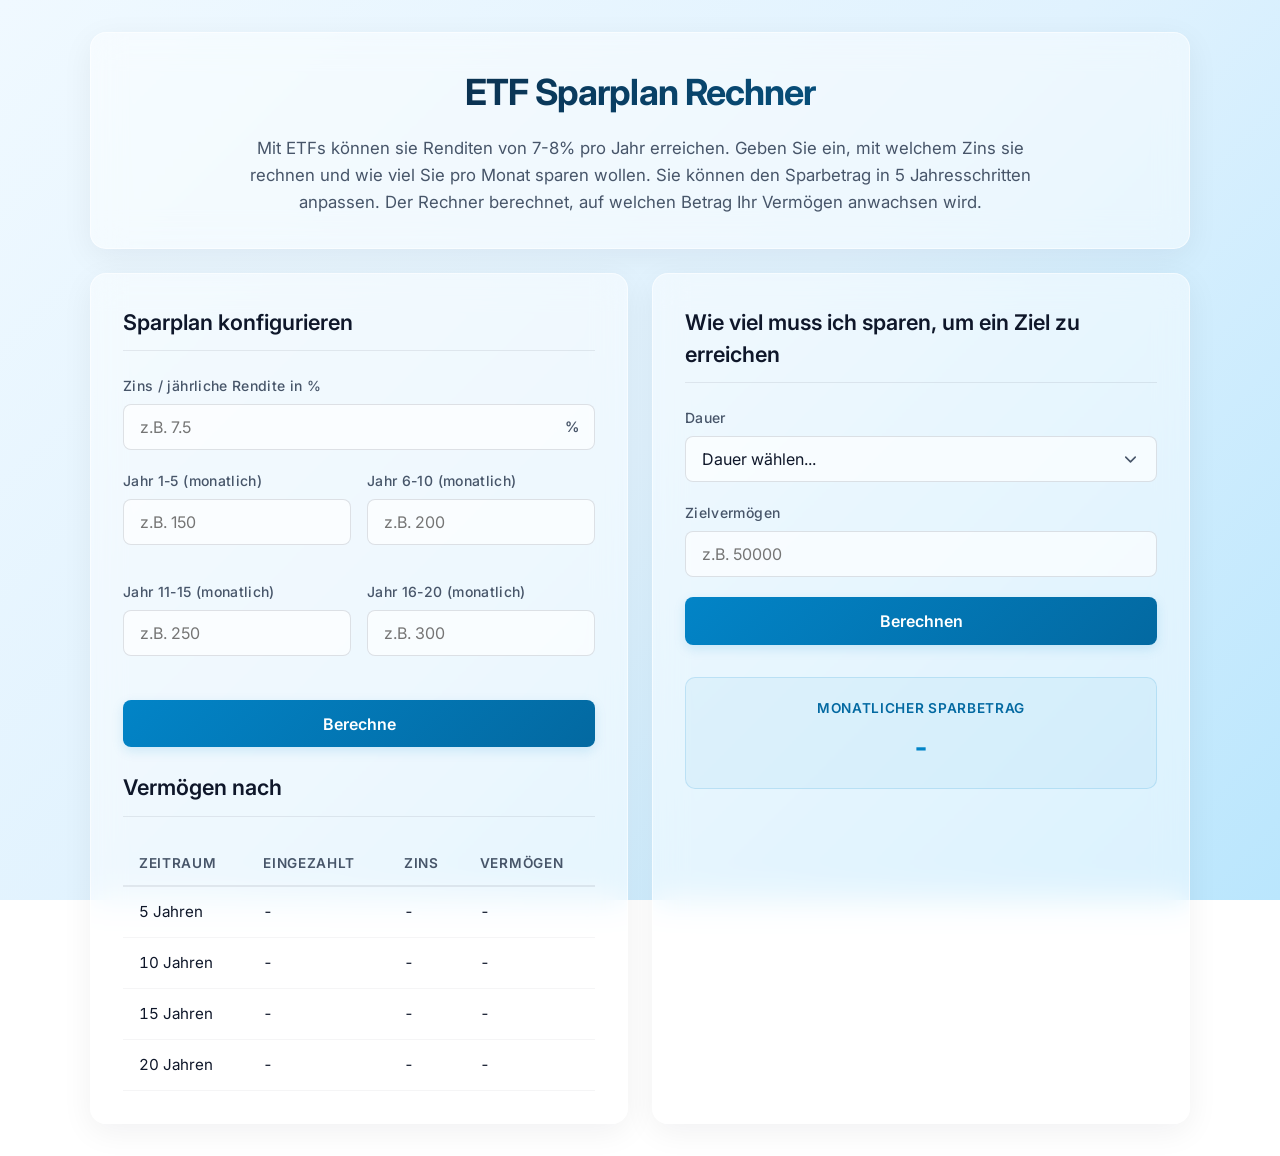
==== index.html @ bc811ad3 "Add files via upload" ====
<!DOCTYPE html>
<html lang="de">
<head>
  <meta charset="UTF-8">
  <meta name="viewport" content="width=device-width, initial-scale=1.0">
  <title>ETF Sparplan Rechner - Berechnen Sie Ihr Vermögen</title>
  <meta name="description" content="Berechnen Sie den Zinseszins-Effekt Ihres ETF-Sparplans mit flexiblen Raten in 5-Jahresschritten oder berechnen Sie die nötige Sparrate für Ihr finanzielles Ziel.">
  <link rel="stylesheet" href="style.css?v=1.3">
  <script src="script.js" defer></script>
</head>
<body>

  <div class="app-container">
    
    <!-- Titelbox & Beschreibung -->
    <header class="glass-box header-box" id="header-box">
      <h1 id="main-title">ETF Sparplan Rechner</h1>
      <p id="description-text">
        Mit ETFs können sie Renditen von 7-8% pro Jahr erreichen. Geben Sie ein, mit welchem Zins sie rechnen und wie viel Sie pro Monat sparen wollen. Sie können den Sparbetrag in 5 Jahresschritten anpassen. Der Rechner berechnet, auf welchen Betrag Ihr Vermögen anwachsen wird.
      </p>
    </header>

    <!-- Main Content Area: Two columns -->
    <main class="calculator-grid">
      
      <!-- Left Box: Savings Accumulation Calculator -->
      <section class="glass-box" id="savings-calculator-section">
        <h2 class="section-title" id="savings-title">Sparplan konfigurieren</h2>
        
        <form id="savings-form">
          <div class="form-group">
            <label for="zins">Zins / jährliche Rendite in %</label>
            <div class="input-wrapper">
              <input type="number" id="zins" class="form-control" placeholder="z.B. 7.5" step="0.1" min="0" max="100" required>
              <span class="input-suffix">%</span>
            </div>
          </div>
          
          <div class="years-grid">
            <div class="form-group">
              <label for="sparbetrag-1-5">Jahr 1-5 (monatlich)</label>
              <div class="input-wrapper">
                <input type="number" id="sparbetrag-1-5" class="form-control" placeholder="z.B. 150" min="0" required>
              </div>
            </div>
            
            <div class="form-group">
              <label for="sparbetrag-6-10">Jahr 6-10 (monatlich)</label>
              <div class="input-wrapper">
                <input type="number" id="sparbetrag-6-10" class="form-control" placeholder="z.B. 200" min="0" required>
              </div>
            </div>
            
            <div class="form-group">
              <label for="sparbetrag-11-15">Jahr 11-15 (monatlich)</label>
              <div class="input-wrapper">
                <input type="number" id="sparbetrag-11-15" class="form-control" placeholder="z.B. 250" min="0" required>
              </div>
            </div>
            
            <div class="form-group">
              <label for="sparbetrag-16-20">Jahr 16-20 (monatlich)</label>
              <div class="input-wrapper">
                <input type="number" id="sparbetrag-16-20" class="form-control" placeholder="z.B. 300" min="0" required>
              </div>
            </div>
          </div>
          
          <button type="submit" id="btn-berechne-sparplan" class="btn-calculate">Berechne</button>
        </form>
        
        <!-- Results Table -->
        <div class="results-box" id="results-table-box">
          <h3 class="section-title" id="results-table-title">Vermögen nach</h3>
          <table class="results-table" id="results-table">
            <thead>
              <tr>
                <th>Zeitraum</th>
                <th>Eingezahlt</th>
                <th>Zins</th>
                <th>Vermögen</th>
              </tr>
            </thead>
            <tbody>
              <tr>
                <td>5 Jahren</td>
                <td id="eingezahlt-5">-</td>
                <td id="zins-5">-</td>
                <td id="vermoegen-5">-</td>
              </tr>
              <tr>
                <td>10 Jahren</td>
                <td id="eingezahlt-10">-</td>
                <td id="zins-10">-</td>
                <td id="vermoegen-10">-</td>
              </tr>
              <tr>
                <td>15 Jahren</td>
                <td id="eingezahlt-15">-</td>
                <td id="zins-15">-</td>
                <td id="vermoegen-15">-</td>
              </tr>
              <tr>
                <td>20 Jahren</td>
                <td id="eingezahlt-20">-</td>
                <td id="zins-20">-</td>
                <td id="vermoegen-20">-</td>
              </tr>
            </tbody>
          </table>
        </div>
      </section>

      <!-- Right Box: Target Goal Savings Calculator -->
      <section class="glass-box" id="target-calculator-section">
        <h2 class="section-title" id="target-title">Wie viel muss ich sparen, um ein Ziel zu erreichen</h2>
        
        <form id="target-form">
          <div class="form-group">
            <label for="ziel-dauer">Dauer</label>
            <select id="ziel-dauer" class="form-control" required>
              <option value="" disabled selected>Dauer wählen...</option>
              <option value="5">5 Jahre</option>
              <option value="10">10 Jahre</option>
              <option value="15">15 Jahre</option>
              <option value="20">20 Jahre</option>
            </select>
          </div>
          
          <div class="form-group">
            <label for="zielvermoegen">Zielvermögen</label>
            <div class="input-wrapper">
              <input type="number" id="zielvermoegen" class="form-control" placeholder="z.B. 50000" min="0" required>
            </div>
          </div>
          
          <button type="submit" id="btn-berechne-ziel" class="btn-calculate">Berechnen</button>
        </form>
        
        <!-- Result Display Card -->
        <div class="target-result-card" id="target-result-card">
          <div class="target-result-label">Monatlicher Sparbetrag</div>
          <div class="target-result-value" id="ziel-sparbetrag-result">-</div>
        </div>
      </section>
      
    </main>

  </div>

</body>
</html>
---- style.css ----
/* Import Inter font from Google Fonts */
@import url('https://fonts.googleapis.com/css2?family=Inter:wght@300;400;500;600;700&display=swap');

/* CSS Variables for light glassmorphism design system */
:root {
  --font-sans: 'Inter', system-ui, -apple-system, BlinkMacSystemFont, "Segoe UI", Roboto, sans-serif;
  --glass-bg: rgba(255, 255, 255, 0.45);
  --glass-border: rgba(255, 255, 255, 0.55);
  --glass-blur: 16px;
  --glass-shadow: 0 8px 32px 0 rgba(15, 23, 42, 0.06);
  
  --primary-gradient: linear-gradient(135deg, #0284c7, #0369a1);
  --primary-hover-gradient: linear-gradient(135deg, #0ea5e9, #0284c7);
  --text-main: #0f172a;
  --text-muted: #475569;
  --input-bg: rgba(255, 255, 255, 0.65);
  --input-border: rgba(15, 23, 42, 0.12);
  --input-focus-border: #0284c7;
  
  --transition-smooth: all 0.3s cubic-bezier(0.4, 0, 0.2, 1);
}

/* Reset and Base Styles */
* {
  box-sizing: border-box;
  margin: 0;
  padding: 0;
}

body {
  font-family: var(--font-sans);
  color: var(--text-main);
  min-height: 100vh;
  /* Light blue gradient background */
  background: linear-gradient(135deg, #f0f9ff 0%, #e0f2fe 50%, #bae6fd 100%) no-repeat center center fixed;
  background-size: cover;
  display: flex;
  justify-content: center;
  align-items: flex-start;
  padding: 2rem 1rem;
  line-height: 1.5;
}

/* Responsive Container */
.app-container {
  width: 100%;
  max-width: 1100px;
  display: flex;
  flex-direction: column;
  gap: 1.5rem;
}

/* Glassmorphism Box styling */
.glass-box {
  background: var(--glass-bg);
  backdrop-filter: blur(var(--glass-blur));
  -webkit-backdrop-filter: blur(var(--glass-blur));
  border: 1px solid var(--glass-border);
  border-radius: 16px;
  padding: 2rem;
  box-shadow: var(--glass-shadow);
  transition: var(--transition-smooth);
}

.glass-box:hover {
  border-color: rgba(255, 255, 255, 0.75);
  box-shadow: 0 12px 40px 0 rgba(15, 23, 42, 0.1);
}

/* Header Box */
.header-box {
  text-align: center;
  display: flex;
  flex-direction: column;
  gap: 1rem;
}

.header-box h1 {
  font-size: 2.25rem;
  font-weight: 700;
  letter-spacing: -0.025em;
  background: linear-gradient(to right, #0f172a, #0369a1);
  -webkit-background-clip: text;
  -webkit-text-fill-color: transparent;
}

.header-box p {
  color: var(--text-muted);
  font-size: 1.05rem;
  max-width: 800px;
  margin: 0 auto;
  line-height: 1.6;
}

/* Main Grid Layout */
.calculator-grid {
  display: grid;
  grid-template-columns: 1fr;
  gap: 1.5rem;
}

@media (min-width: 850px) {
  .calculator-grid {
    grid-template-columns: 1fr 1fr;
  }
}

/* Box Section Titles */
.section-title {
  font-size: 1.35rem;
  font-weight: 600;
  margin-bottom: 1.5rem;
  border-bottom: 1px solid rgba(15, 23, 42, 0.08);
  padding-bottom: 0.75rem;
  display: flex;
  align-items: center;
  gap: 0.5rem;
}

/* Forms & Inputs styling */
.form-group {
  margin-bottom: 1.25rem;
  display: flex;
  flex-direction: column;
  gap: 0.5rem;
}

.form-group label {
  font-size: 0.875rem;
  font-weight: 500;
  color: var(--text-muted);
  letter-spacing: 0.025em;
}

.input-wrapper {
  position: relative;
  display: flex;
  align-items: center;
}

.form-control {
  width: 100%;
  padding: 0.75rem 1rem;
  font-family: var(--font-sans);
  font-size: 1rem;
  color: var(--text-main);
  background: var(--input-bg);
  border: 1px solid var(--input-border);
  border-radius: 8px;
  transition: var(--transition-smooth);
}

/* Space for suffix symbol or select arrow only when needed */
.input-wrapper:has(.input-suffix) .form-control,
select.form-control {
  padding-right: 2.5rem;
}

.form-control:focus {
  outline: none;
  border-color: var(--input-focus-border);
  background: rgba(255, 255, 255, 0.85);
  box-shadow: 0 0 0 3px rgba(2, 132, 199, 0.15);
}

/* Icon / Unit suffix inside input */
.input-suffix {
  position: absolute;
  right: 1rem;
  color: var(--text-muted);
  font-size: 0.9rem;
  font-weight: 600;
  pointer-events: none;
}

/* Multi-year Inputs Grid */
.years-grid {
  display: grid;
  grid-template-columns: 1fr 1fr;
  gap: 1rem;
  margin-top: 1rem;
  margin-bottom: 1.5rem;
}

/* Buttons */
.btn-calculate {
  width: 100%;
  padding: 0.85rem;
  font-family: var(--font-sans);
  font-size: 1rem;
  font-weight: 600;
  color: #ffffff;
  background: var(--primary-gradient);
  border: none;
  border-radius: 8px;
  cursor: pointer;
  transition: var(--transition-smooth);
  box-shadow: 0 4px 12px rgba(2, 132, 199, 0.15);
}

.btn-calculate:hover {
  background: var(--primary-hover-gradient);
  transform: translateY(-2px);
  box-shadow: 0 6px 20px rgba(2, 132, 199, 0.25);
}

.btn-calculate:active {
  transform: translateY(0);
}

/* Result Table Box and Styles */
.results-box {
  margin-top: 1.5rem;
}

.results-table {
  width: 100%;
  border-collapse: collapse;
  margin-top: 1rem;
  text-align: left;
}

.results-table th {
  padding: 0.75rem 1rem;
  font-size: 0.85rem;
  font-weight: 600;
  text-transform: uppercase;
  color: var(--text-muted);
  border-bottom: 2px solid rgba(15, 23, 42, 0.08);
  letter-spacing: 0.05em;
}

.results-table td {
  padding: 0.85rem 1rem;
  font-size: 0.95rem;
  border-bottom: 1px solid rgba(15, 23, 42, 0.04);
  font-variant-numeric: tabular-nums;
}

.results-table tbody tr {
  transition: var(--transition-smooth);
}

.results-table tbody tr:hover {
  background: rgba(255, 255, 255, 0.25);
}

/* Target Calculator Specific Output */
.target-result-card {
  margin-top: 2rem;
  background: rgba(2, 132, 199, 0.05);
  border: 1px solid rgba(2, 132, 199, 0.15);
  border-radius: 10px;
  padding: 1.25rem;
  text-align: center;
  transition: var(--transition-smooth);
}

.target-result-card.active {
  background: rgba(2, 132, 199, 0.1);
  border-color: rgba(2, 132, 199, 0.3);
}

.target-result-label {
  font-size: 0.85rem;
  font-weight: 600;
  text-transform: uppercase;
  color: #0369a1;
  letter-spacing: 0.05em;
  margin-bottom: 0.5rem;
}

.target-result-value {
  font-size: 1.75rem;
  font-weight: 700;
  color: #0284c7;
  font-variant-numeric: tabular-nums;
}

/* Custom styling for standard select element to match theme */
select.form-control {
  appearance: none;
  background-image: url("data:image/svg+xml;charset=UTF-8,%3Csvg xmlns='http://www.w3.org/2000/svg' viewBox='0 0 24 24' fill='none' stroke='%23475569' stroke-width='2' stroke-linecap='round' stroke-linejoin='round'%3E%3Cpolyline points='6 9 12 15 18 9'%3E%3C/polyline%3E%3C/svg%3E");
  background-repeat: no-repeat;
  background-position: right 1rem center;
  background-size: 1.2em;
  padding-right: 2.5rem;
}

select.form-control option {
  background-color: #ffffff;
  color: #0f172a;
}
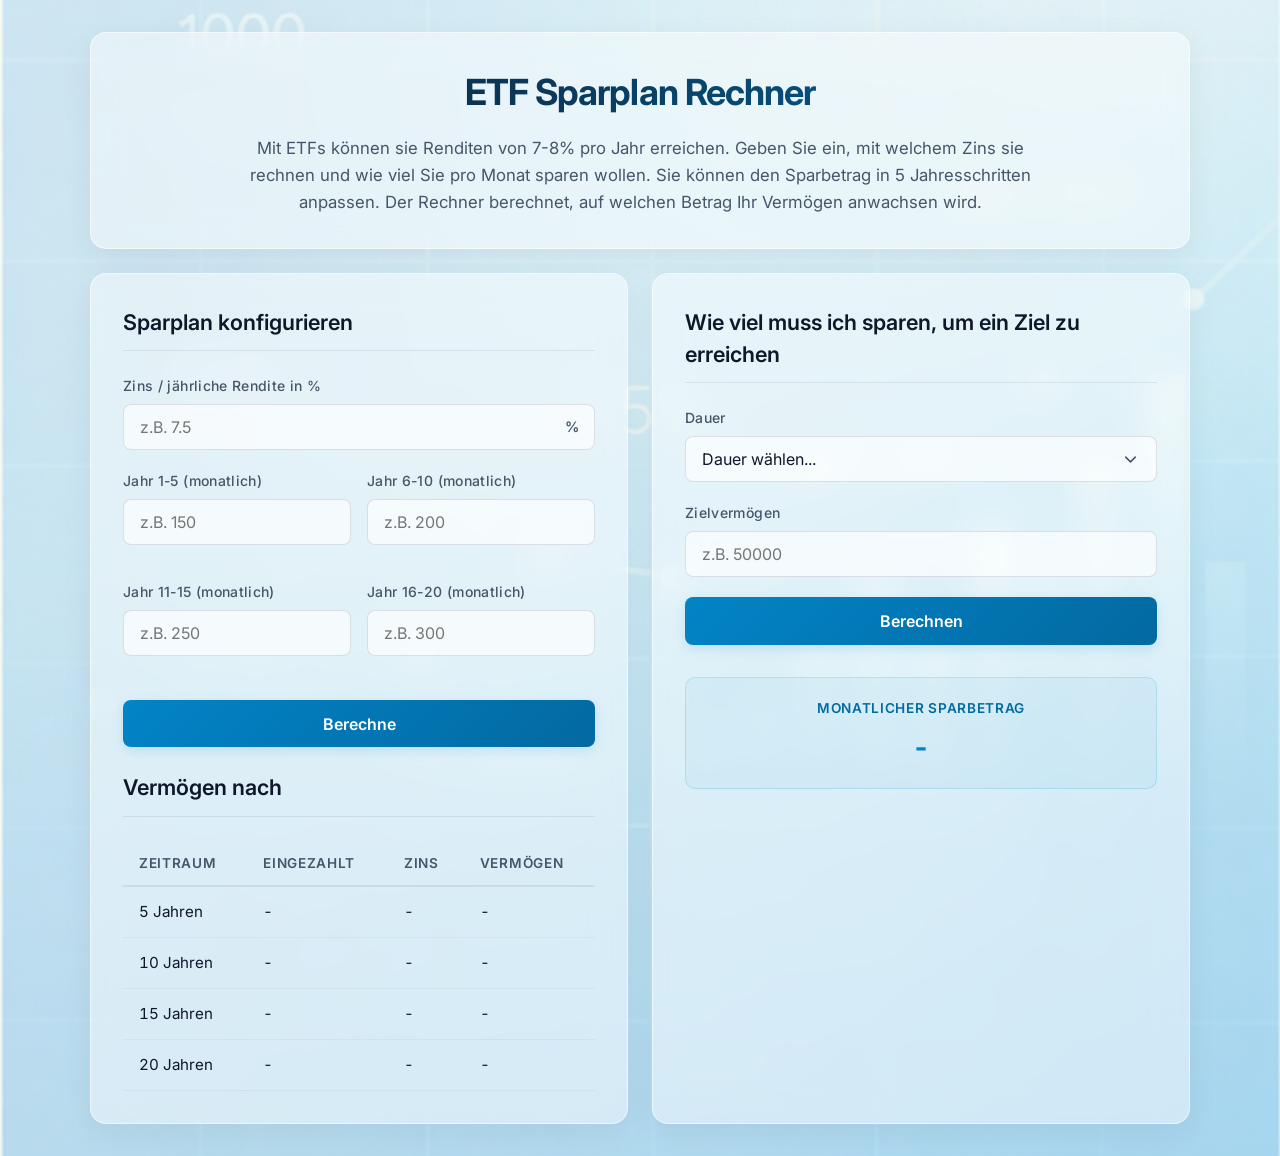
==== commit a04da6a0: "auto-commit for d2bde1f0-4add-49df-92d9-2fc3c2e14684" ====
--- a/index.html
+++ b/index.html
@@ -5,7 +5,7 @@
   <meta name="viewport" content="width=device-width, initial-scale=1.0">
   <title>ETF Sparplan Rechner - Berechnen Sie Ihr Vermögen</title>
   <meta name="description" content="Berechnen Sie den Zinseszins-Effekt Ihres ETF-Sparplans mit flexiblen Raten in 5-Jahresschritten oder berechnen Sie die nötige Sparrate für Ihr finanzielles Ziel.">
-  <link rel="stylesheet" href="style.css?v=1.3">
+  <link rel="stylesheet" href="style.css?v=1.4">
   <script src="script.js" defer></script>
 </head>
 <body>
--- a/style.css
+++ b/style.css
@@ -31,8 +31,10 @@
   font-family: var(--font-sans);
   color: var(--text-main);
   min-height: 100vh;
-  /* Light blue gradient background */
-  background: linear-gradient(135deg, #f0f9ff 0%, #e0f2fe 50%, #bae6fd 100%) no-repeat center center fixed;
+  /* Background image with a light blue gradient overlay for readability */
+  background:
+    linear-gradient(135deg, rgba(240, 249, 255, 0.55) 0%, rgba(224, 242, 254, 0.5) 50%, rgba(186, 230, 253, 0.55) 100%),
+    url('Bilder/Hintergrund.png') no-repeat center center fixed;
   background-size: cover;
   display: flex;
   justify-content: center;
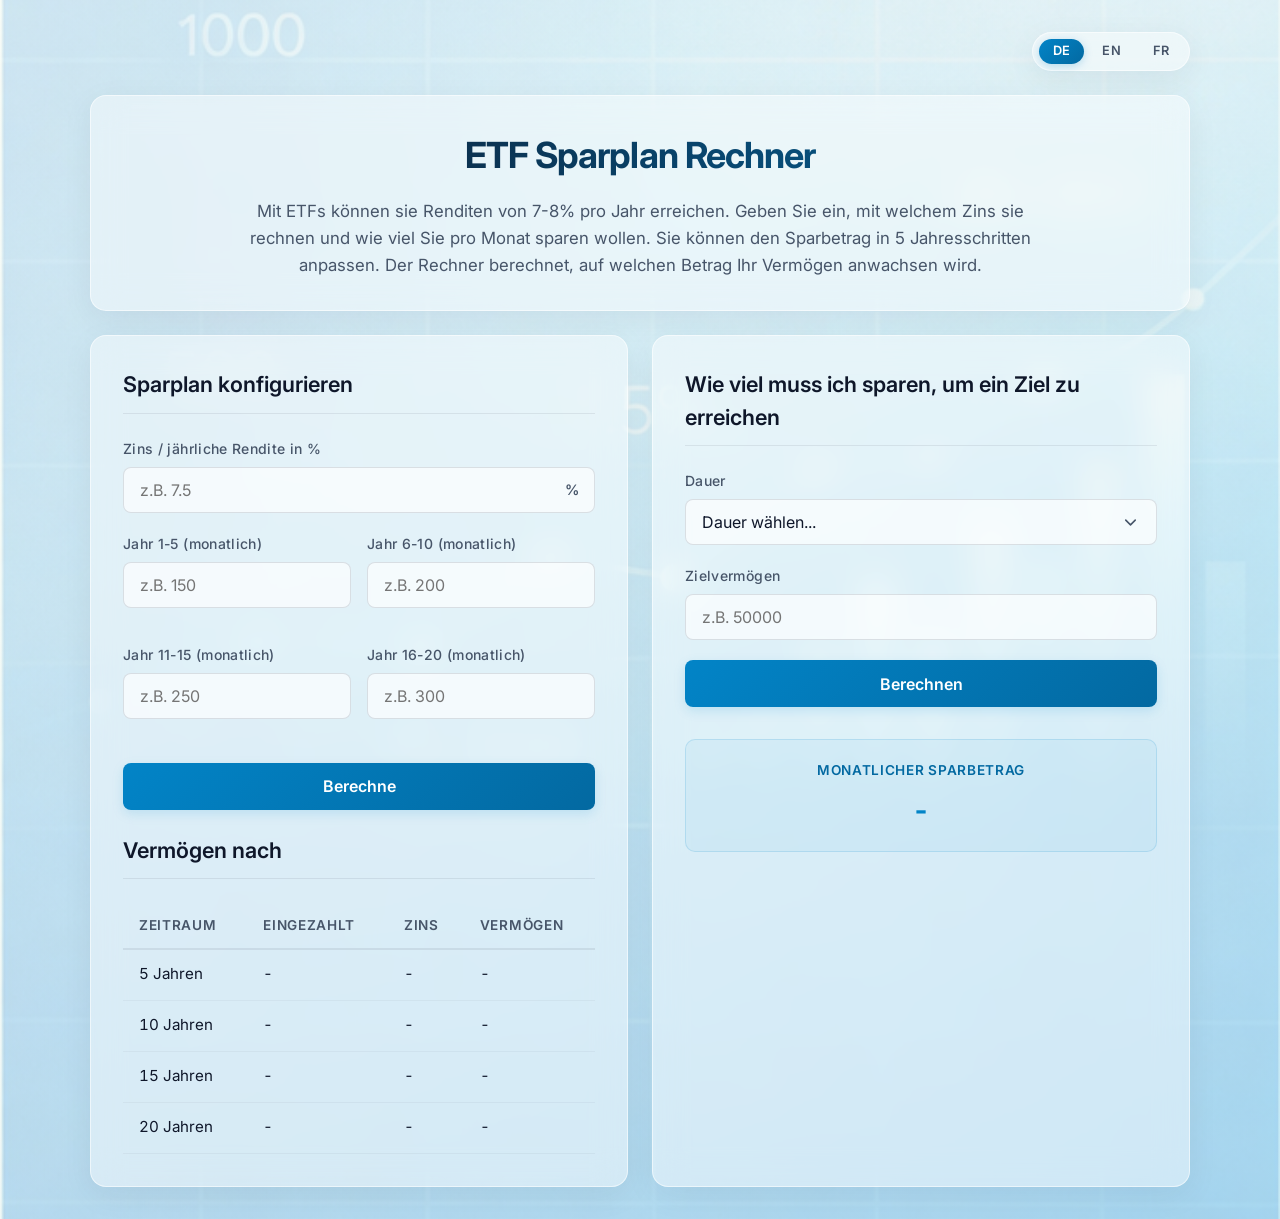
==== commit 7eaf8c0d: "auto-commit for 126e262f-5120-4356-8e71-171286e3552f" ====
--- a/index.html
+++ b/index.html
@@ -5,13 +5,20 @@
   <meta name="viewport" content="width=device-width, initial-scale=1.0">
   <title>ETF Sparplan Rechner - Berechnen Sie Ihr Vermögen</title>
   <meta name="description" content="Berechnen Sie den Zinseszins-Effekt Ihres ETF-Sparplans mit flexiblen Raten in 5-Jahresschritten oder berechnen Sie die nötige Sparrate für Ihr finanzielles Ziel.">
-  <link rel="stylesheet" href="style.css?v=1.4">
+  <link rel="stylesheet" href="style.css?v=1.5">
   <script src="script.js" defer></script>
 </head>
 <body>
 
   <div class="app-container">
-    
+
+    <!-- Language Switcher -->
+    <nav class="lang-switcher" aria-label="Sprache wählen">
+      <a href="index.html" class="lang-link active" lang="de" hreflang="de" aria-current="page">DE</a>
+      <a href="en.html" class="lang-link" lang="en" hreflang="en">EN</a>
+      <a href="fr.html" class="lang-link" lang="fr" hreflang="fr">FR</a>
+    </nav>
+
     <!-- Titelbox & Beschreibung -->
     <header class="glass-box header-box" id="header-box">
       <h1 id="main-title">ETF Sparplan Rechner</h1>
@@ -22,11 +29,11 @@
 
     <!-- Main Content Area: Two columns -->
     <main class="calculator-grid">
-      
+
       <!-- Left Box: Savings Accumulation Calculator -->
       <section class="glass-box" id="savings-calculator-section">
         <h2 class="section-title" id="savings-title">Sparplan konfigurieren</h2>
-        
+
         <form id="savings-form">
           <div class="form-group">
             <label for="zins">Zins / jährliche Rendite in %</label>
@@ -35,7 +42,7 @@
               <span class="input-suffix">%</span>
             </div>
           </div>
-          
+
           <div class="years-grid">
             <div class="form-group">
               <label for="sparbetrag-1-5">Jahr 1-5 (monatlich)</label>
@@ -43,21 +50,21 @@
                 <input type="number" id="sparbetrag-1-5" class="form-control" placeholder="z.B. 150" min="0" required>
               </div>
             </div>
-            
+
             <div class="form-group">
               <label for="sparbetrag-6-10">Jahr 6-10 (monatlich)</label>
               <div class="input-wrapper">
                 <input type="number" id="sparbetrag-6-10" class="form-control" placeholder="z.B. 200" min="0" required>
               </div>
             </div>
-            
+
             <div class="form-group">
               <label for="sparbetrag-11-15">Jahr 11-15 (monatlich)</label>
               <div class="input-wrapper">
                 <input type="number" id="sparbetrag-11-15" class="form-control" placeholder="z.B. 250" min="0" required>
               </div>
             </div>
-            
+
             <div class="form-group">
               <label for="sparbetrag-16-20">Jahr 16-20 (monatlich)</label>
               <div class="input-wrapper">
@@ -65,10 +72,10 @@
               </div>
             </div>
           </div>
-          
+
           <button type="submit" id="btn-berechne-sparplan" class="btn-calculate">Berechne</button>
         </form>
-        
+
         <!-- Results Table -->
         <div class="results-box" id="results-table-box">
           <h3 class="section-title" id="results-table-title">Vermögen nach</h3>
@@ -114,7 +121,7 @@
       <!-- Right Box: Target Goal Savings Calculator -->
       <section class="glass-box" id="target-calculator-section">
         <h2 class="section-title" id="target-title">Wie viel muss ich sparen, um ein Ziel zu erreichen</h2>
-        
+
         <form id="target-form">
           <div class="form-group">
             <label for="ziel-dauer">Dauer</label>
@@ -126,24 +133,24 @@
               <option value="20">20 Jahre</option>
             </select>
           </div>
-          
+
           <div class="form-group">
             <label for="zielvermoegen">Zielvermögen</label>
             <div class="input-wrapper">
               <input type="number" id="zielvermoegen" class="form-control" placeholder="z.B. 50000" min="0" required>
             </div>
           </div>
-          
+
           <button type="submit" id="btn-berechne-ziel" class="btn-calculate">Berechnen</button>
         </form>
-        
+
         <!-- Result Display Card -->
         <div class="target-result-card" id="target-result-card">
           <div class="target-result-label">Monatlicher Sparbetrag</div>
           <div class="target-result-value" id="ziel-sparbetrag-result">-</div>
         </div>
       </section>
-      
+
     </main>
 
   </div>
--- a/style.css
+++ b/style.css
@@ -52,6 +52,43 @@
   gap: 1.5rem;
 }
 
+/* Language Switcher */
+.lang-switcher {
+  align-self: flex-end;
+  display: inline-flex;
+  gap: 0.25rem;
+  padding: 0.35rem;
+  background: var(--glass-bg);
+  backdrop-filter: blur(var(--glass-blur));
+  -webkit-backdrop-filter: blur(var(--glass-blur));
+  border: 1px solid var(--glass-border);
+  border-radius: 999px;
+  box-shadow: var(--glass-shadow);
+}
+
+.lang-link {
+  font-size: 0.8rem;
+  font-weight: 600;
+  letter-spacing: 0.05em;
+  color: var(--text-muted);
+  text-decoration: none;
+  padding: 0.4rem 0.85rem;
+  border-radius: 999px;
+  transition: var(--transition-smooth);
+  line-height: 1;
+}
+
+.lang-link:hover {
+  color: var(--text-main);
+  background: rgba(255, 255, 255, 0.55);
+}
+
+.lang-link.active {
+  color: #ffffff;
+  background: var(--primary-gradient);
+  box-shadow: 0 2px 8px rgba(2, 132, 199, 0.25);
+}
+
 /* Glassmorphism Box styling */
 .glass-box {
   background: var(--glass-bg);
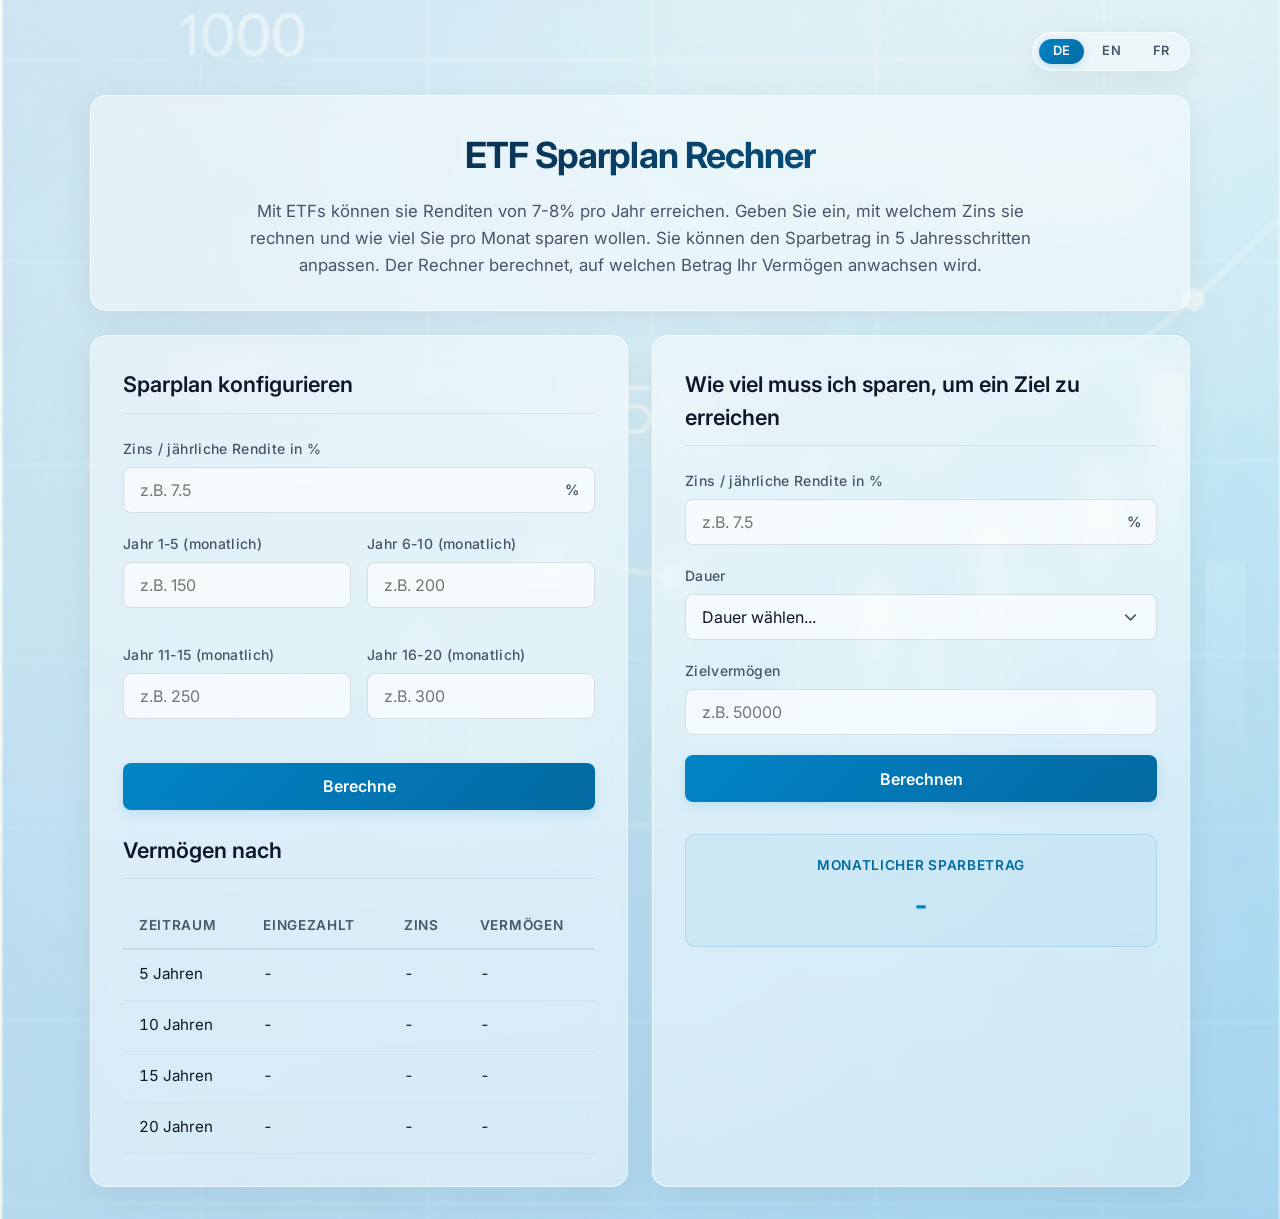
==== commit 893e3b99: "auto-commit for 77778b18-19d0-4b4e-a571-5946fc783829" ====
--- a/index.html
+++ b/index.html
@@ -124,6 +124,14 @@
 
         <form id="target-form">
           <div class="form-group">
+            <label for="ziel-zins">Zins / jährliche Rendite in %</label>
+            <div class="input-wrapper">
+              <input type="number" id="ziel-zins" class="form-control" placeholder="z.B. 7.5" step="0.1" min="0" max="100" required>
+              <span class="input-suffix">%</span>
+            </div>
+          </div>
+
+          <div class="form-group">
             <label for="ziel-dauer">Dauer</label>
             <select id="ziel-dauer" class="form-control" required>
               <option value="" disabled selected>Dauer wählen...</option>
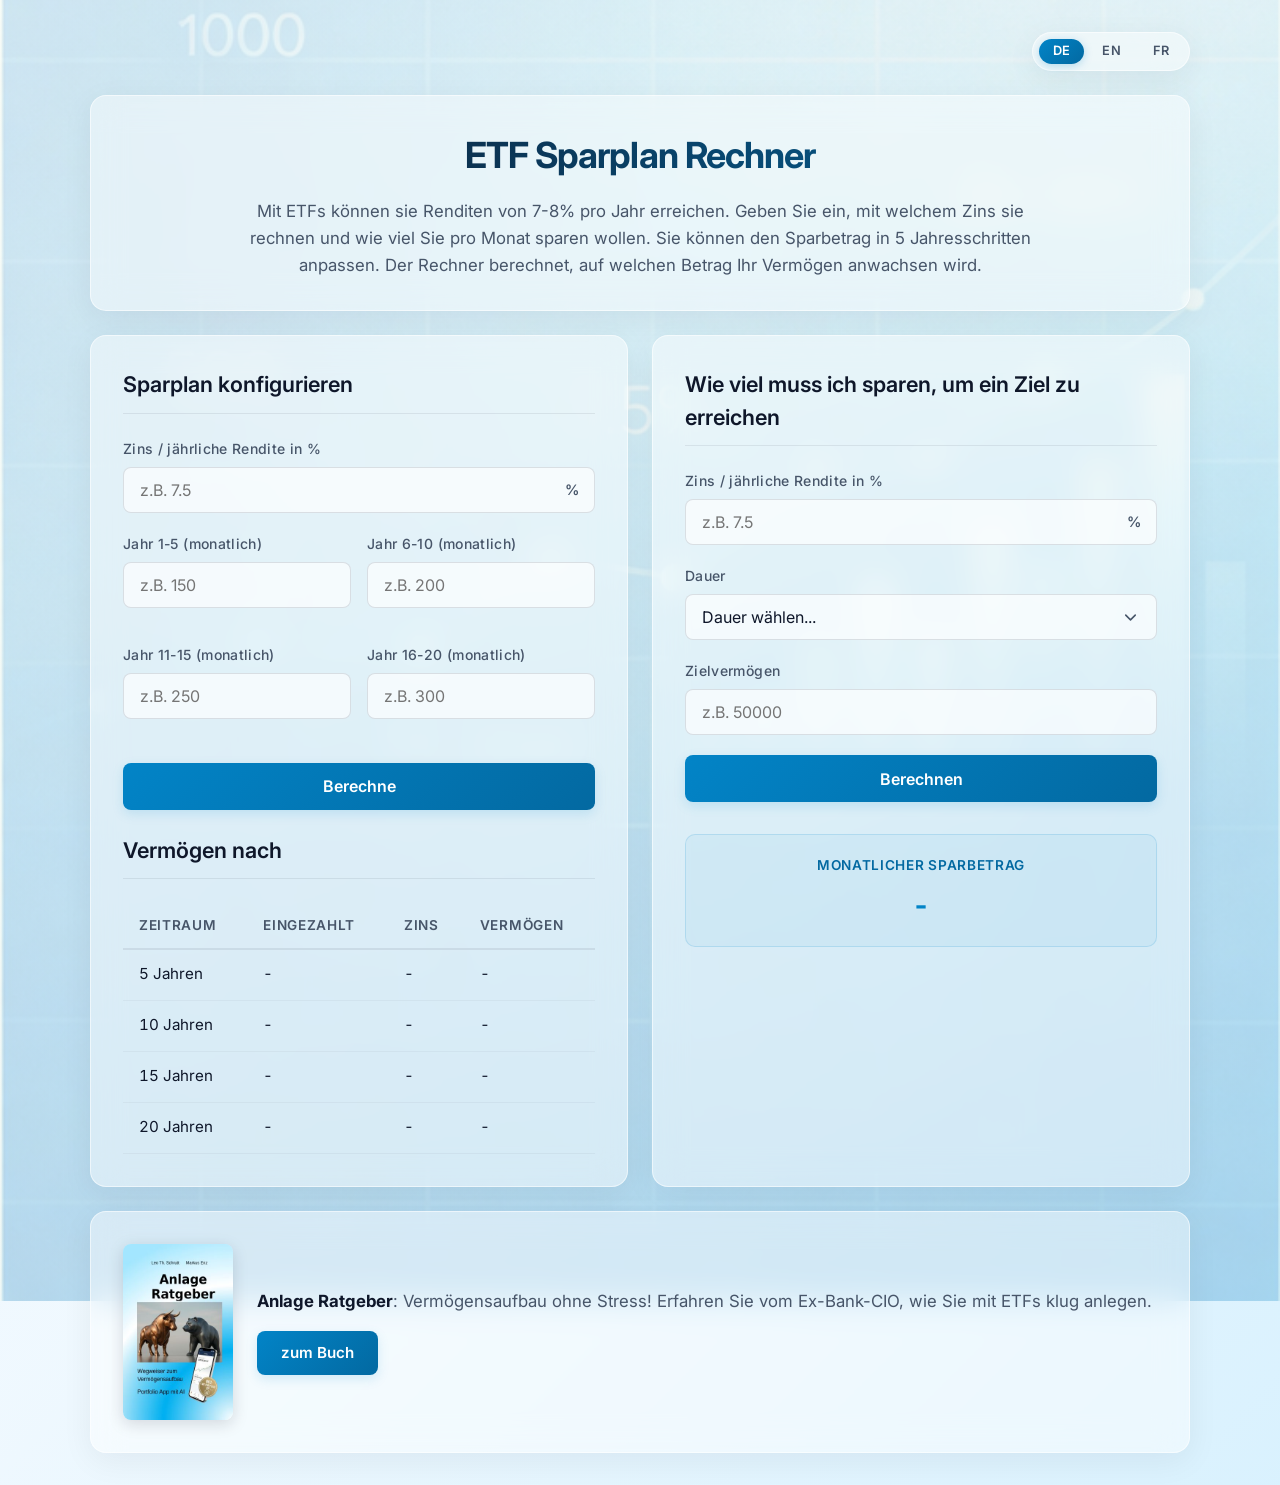
==== commit 6fdbea98: "Automatisches Update" ====
--- a/index.html
+++ b/index.html
@@ -161,6 +161,15 @@
 
     </main>
 
+    <!-- Book Advertisement -->
+    <aside class="glass-box book-ad" aria-label="Buchempfehlung">
+      <img class="book-ad-cover" src="Bilder/Kindle-Cover-Front-Thumb-De.jpg" alt="Buchcover: Anlage Ratgeber">
+      <div class="book-ad-content">
+        <p class="book-ad-text"><strong>Anlage Ratgeber</strong>: Vermögensaufbau ohne Stress! Erfahren Sie vom Ex-Bank-CIO, wie Sie mit ETFs klug anlegen.</p>
+        <a class="book-ad-btn" href="http://www.amazon.de/exec/obidos/ASIN/3033122248/buchempfehlumark" target="_blank" rel="noopener">zum Buch</a>
+      </div>
+    </aside>
+
   </div>
 
 </body>
--- a/style.css
+++ b/style.css
@@ -330,3 +330,68 @@
   background-color: #ffffff;
   color: #0f172a;
 }
+
+/* Book Advertisement Block */
+.book-ad {
+  display: flex;
+  align-items: center;
+  gap: 1.5rem;
+}
+
+.book-ad-cover {
+  flex-shrink: 0;
+  width: 110px;
+  height: auto;
+  border-radius: 8px;
+  box-shadow: 0 4px 16px rgba(15, 23, 42, 0.15);
+}
+
+.book-ad-content {
+  display: flex;
+  flex-direction: column;
+  align-items: flex-start;
+  gap: 1rem;
+}
+
+.book-ad-text {
+  color: var(--text-muted);
+  font-size: 1.05rem;
+  line-height: 1.6;
+  margin: 0;
+}
+
+.book-ad-text strong {
+  color: var(--text-main);
+}
+
+.book-ad-btn {
+  display: inline-block;
+  padding: 0.65rem 1.5rem;
+  font-family: var(--font-sans);
+  font-size: 0.95rem;
+  font-weight: 600;
+  color: #ffffff;
+  background: var(--primary-gradient);
+  border-radius: 8px;
+  text-decoration: none;
+  cursor: pointer;
+  transition: var(--transition-smooth);
+  box-shadow: 0 4px 12px rgba(2, 132, 199, 0.15);
+}
+
+.book-ad-btn:hover {
+  background: var(--primary-hover-gradient);
+  transform: translateY(-2px);
+  box-shadow: 0 6px 20px rgba(2, 132, 199, 0.25);
+}
+
+@media (max-width: 560px) {
+  .book-ad {
+    flex-direction: column;
+    text-align: center;
+  }
+
+  .book-ad-content {
+    align-items: center;
+  }
+}
